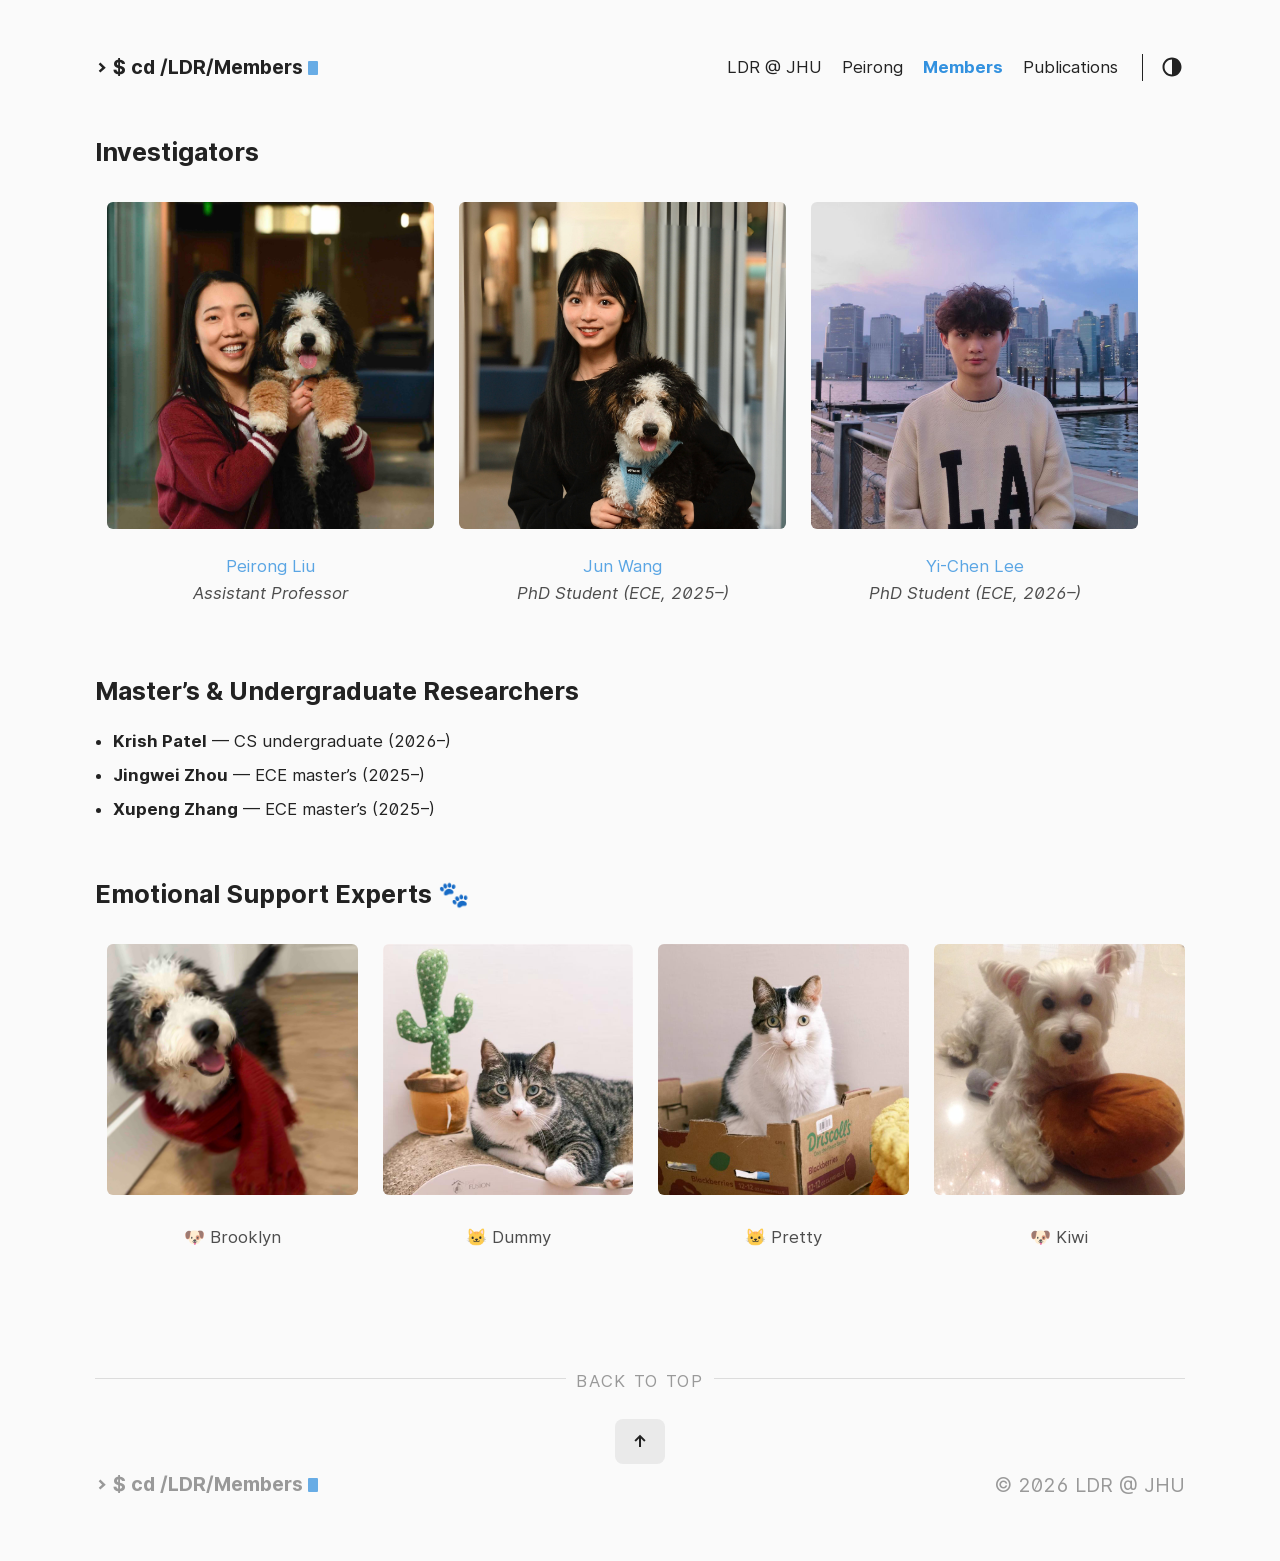
==== Members/index.html @ 064f93be "moved from peirong26.github.io" ====
<!DOCTYPE html>
<html lang="en">
  <head>
    <link rel="shortcut icon" href="/img/LDR_Logo_Transparent.png"/>
    <title>LDR @ JHU | Members</title>

    <script async src="https://www.googletagmanager.com/gtag/js?id=G-DVSSSF5QW4"></script>
    <script>
      window.dataLayer = window.dataLayer || [];
      function gtag(){dataLayer.push(arguments);}
      gtag('js', new Date());
      gtag('config', 'G-DVSSSF5QW4');
    </script>

    <script async src="https://www.googletagmanager.com/gtag/js?id=G-LH7VK52GWK"></script>
    <script>
      window.dataLayer = window.dataLayer || [];
      function gtag(){dataLayer.push(arguments);}
      gtag('js', new Date());
      gtag('config', 'G-LH7VK52GWK');
    </script>

    <meta http-equiv="content-type" content="text/html; charset=utf-8" />
    <meta name="viewport" content="width=device-width, initial-scale=1.0" />
    <meta name="robots" content="noodp" />
    <link rel="canonical" href="/Members/" />
    <link rel="stylesheet" href="/assets/style.css" />
    <meta property="og:title" content="LDR @ JHU | Members" />
    <meta property="og:type" content="website" />
    <meta property="og:url" content="/Members/" />
    <meta property="og:site_name" content="Peirong Liu" />
  </head>
  <body>

    <div class="container">
      <header class="header">
        <span class="header__inner">
          <a href="/Members/" class="logo">
            <span class="logo__mark"><svg xmlns="http://www.w3.org/2000/svg" class="greater-icon" viewBox="0 0 44 44">
              <path fill="none" d="M15 8l14.729 14.382L15 35.367" />
            </svg></span>
            <span class="logo__text">$ cd /LDR/Members</span>
            <span class="logo__cursor"></span>
          </a>

          <span class="header__right">
            <nav class="menu">
              <ul class="menu__inner menu__inner--desktop">
                <li><a href="/">LDR @ JHU</a></li>
                <li><a href="/Peirong/">Peirong</a></li>
                <li><a href="/Members/" class="active">Members</a></li>
                <li><a href="/Publications/">Publications</a></li>
              </ul>
              <ul class="menu__inner menu__inner--mobile">
                <li><a href="/">LDR @ JHU</a></li>
                <li><a href="/Peirong/">Peirong</a></li>
                <li><a href="/Members/" class="active">Members</a></li>
                <li><a href="/Publications/">Publications</a></li>
              </ul>
            </nav>

            <span class="menu-trigger">
              <svg xmlns="http://www.w3.org/2000/svg" viewBox="0 0 24 24">
                <path d="M0 0h24v24H0z" fill="none" />
                <path d="M3 18h18v-2H3v2zm0-5h18v-2H3v2zm0-7v2h18V6H3z" />
              </svg>
            </span>

            <span class="theme-toggle">
              <svg class="theme-toggler" width="24" height="24" viewBox="0 0 48 48" fill="none" xmlns="http://www.w3.org/2000/svg">
                <path d="M22 41C32.4934 41 41 32.4934 41 22C41 11.5066 32.4934 3 22 3C11.5066 3 3 11.5066 3 22C3 32.4934 11.5066 41 22 41ZM7 22C7 13.7157 13.7157 7 22 7V37C13.7157 37 7 30.2843 7 22Z" />
              </svg>
            </span>
          </span>
        </span>
      </header>

      <div class="post">
        <div class="post-content">
          <h2 id="members">Investigators</h2>

          <div class="figure-row">
            <figure>
              <img src="/img/members/Peirong.jpg" alt="Peirong Liu">
              <figcaption>
                <a href="/Peirong/">Peirong Liu</a>
                <br>
                <em>Assistant Professor</em>
              </figcaption>
            </figure>

            <figure>
              <img src="/img/members/Jun.jpg" alt="Jun Wang">
              <figcaption>
                <a href="https://scholar.google.com/citations?&user=Std7dLsAAAAJ">Jun Wang</a>
                <br>
                <em>PhD Student (ECE, 2025&ndash;)</em>
              </figcaption>
            </figure>

            <figure>
              <img src="/img/members/Matthew.jpg" alt="Yi-Chen Lee">
              <figcaption>
                <a href="https://scholar.google.com/citations?user=jf-e29IAAAAJ">Yi-Chen Lee</a>
                <br>
                <em>PhD Student (ECE, 2026&ndash;)</em>
              </figcaption>
            </figure>
          </div>
        </div>

        <div class="post-content">
          <h2>Master&rsquo;s &amp; Undergraduate Researchers</h2>
          <ul class="member-roster">
            <li><strong>Krish Patel</strong> &mdash; CS undergraduate (2026&ndash;)</li>
            <li><strong>Jingwei Zhou</strong> &mdash; ECE master&rsquo;s (2025&ndash;)</li>
            <li><strong>Xupeng Zhang</strong> &mdash; ECE master&rsquo;s (2025&ndash;)</li>
          </ul>
        </div>

        <div class="post-content">
          <h2>Emotional Support Experts 🐾</h2>

          <div class="figure-row-small">
            <figure>
              <img src="/img/members/Brooklyn.jpg" alt="Brooklyn">
              <figcaption>
                <a>🐶 Brooklyn</a>
              </figcaption>
            </figure>

            <figure>
              <img src="/img/members/Dummy.jpg" alt="Dummy">
              <figcaption>
                <a>🐱 Dummy</a>
              </figcaption>
            </figure>

            <figure>
              <img src="/img/members/Pretty.jpg" alt="Pretty">
              <figcaption>
                <a>🐱 Pretty</a>
              </figcaption>
            </figure>

            <figure>
              <img src="/img/members/Kiwi.jpg" alt="Kiwi">
              <figcaption>
                <a>🐶 Kiwi</a>
              </figcaption>
            </figure>
          </div>
        </div>

        <div class="pagination">
          <div class="pagination__title">
            <span class="pagination__title-h">Back to Top</span>
            <hr />
          </div>
          <div class="pagination__buttons">
            <span class="button next">
              <a href="/Members/">
                <span class="button__text">&#8593;</span>
              </a>
            </span>
          </div>
        </div>

        <footer class="footer">
          <div class="footer__inner">
            <a href="/Members/" class="logo">
              <span class="logo__mark"><svg xmlns="http://www.w3.org/2000/svg" class="greater-icon" viewBox="0 0 44 44">
                <path fill="none" d="M15 8l14.729 14.382L15 35.367" />
              </svg></span>
              <span class="logo__text">$ cd /LDR/Members</span>
              <span class="logo__cursor"></span>
            </a>
            <div class="copyright">
              <span>© 2026 LDR @ JHU</span>
            </div>
          </div>
        </footer>
      </div>
    </div>

    <script src="/assets/main.js"></script>
    <script src="/assets/site.js"></script>
  </body>
</html>
---- assets/style.css ----
@font-face{font-family:Inter;font-style:normal;font-weight:400;font-feature-settings:"liga","tnum","case","calt","zero","ss01","locl";src:url(fonts/Inter-Regular.woff2) format("woff2"),url(fonts/Inter-Regular.woff) format("woff");font-display:swap}
@font-face{font-family:Inter;font-style:italic;font-weight:400;font-feature-settings:"liga","tnum","case","calt","zero","ss01","locl";src:url(fonts/Inter-Italic.woff2) format("woff2"),url(fonts/Inter-Italic.woff) format("woff");font-display:swap}
@font-face{font-family:Inter;font-style:normal;font-weight:600;font-feature-settings:"liga","tnum","case","calt","zero","ss01","locl";src:url(fonts/Inter-Medium.woff2) format("woff2"),url(fonts/Inter-Medium.woff) format("woff");font-display:swap}
@font-face{font-family:Inter;font-style:italic;font-weight:600;font-feature-settings:"liga","tnum","case","calt","zero","ss01","locl";src:url(fonts/Inter-MediumItalic.woff2) format("woff2"),url(fonts/Inter-MediumItalic.woff) format("woff");font-display:swap}
@font-face{font-family:Inter;font-style:normal;font-weight:800;font-feature-settings:"liga","tnum","case","calt","zero","ss01","locl";src:url(fonts/Inter-Bold.woff2) format("woff2"),url(fonts/Inter-Bold.woff) format("woff");font-display:swap}
@font-face{font-family:Inter;font-style:italic;font-weight:800;font-feature-settings:"liga","tnum","case","calt","zero","ss01","locl";src:url(fonts/Inter-BoldItalic.woff2) format("woff2"),url(fonts/Inter-BoldItalic.woff) format("woff");font-display:swap}:root{--background:#fafafa;--background-secondary:#eaeaea;--header:#fafafa;--color:#222;--color-secondary:#999;--border-color:#dcdcdc;--phoneWidth:(max-width:480px);--tabletWidth:(max-width:900px)}body.dark-theme{--background:#252627;--background-secondary:#3b3d42;--header:#252627;--color:#a9a9b3;--color-secondary:#73747b;--border-color:#4a4b50}.button-container{display:table;margin-left:auto;margin-right:auto}.button,a.button,button{position:relative;display:flex;align-items:center;justify-content:center;padding:8px 18px;margin-bottom:5px;background:#eaeaea;background:var(--background-secondary);text-decoration:none;text-align:center;font-weight:500;border-radius:8px;border:1px solid transparent;-webkit-appearance:none;-moz-appearance:none;appearance:none;cursor:pointer;outline:none}.button.outline,a.button.outline,button.outline{background:transparent;border-color:#eaeaea;border-color:var(--background-secondary);box-shadow:none;padding:8px 18px}.button.outline :hover,a.button.outline :hover,button.outline :hover{transform:none;box-shadow:none}.button.primary,a.button.primary,button.primary{box-shadow:0 4px 6px rgba(50,50,93,.11),0 1px 3px rgba(0,0,0,.08)}.button.primary:hover,a.button.primary:hover,button.primary:hover{box-shadow:0 2px 6px rgba(50,50,93,.21),0 1px 3px rgba(0,0,0,.08)}.button.link,a.button.link,button.link{background:none;font-size:1rem;}.button.small,a.button.small,button.small{font-size:.8rem}.button.wide,a.button.wide,button.wide{min-width:200px;padding:14px 24px}a.read-more,a.read-more:active,a.read-more:hover{display:inline-flex;background:none;box-shadow:none;padding:0;margin:20px 0;font-weight:700}.code-toolbar{margin-bottom:20px}.code-toolbar .toolbar-item a{display:inline-flex;padding:3px 8px;margin-bottom:5px;background:#eaeaea;background:var(--background-secondary);text-decoration:none;text-align:center;font-size:13px;font-weight:500;border-radius:8px;border:1px solid transparent;-webkit-appearance:none;-moz-appearance:none;appearance:none;cursor:pointer;outline:none}.code-toolbar .toolbar-item a,.header{position:relative;align-items:center;justify-content:center}.header{background:#fafafa;background:var(--header);display:flex;padding:20px}.header__right{display:flex;flex-direction:row;align-items:center}
@media (max-width:480px){.header__right{flex-direction:row-reverse}}.header__inner{justify-content:space-between;margin:0 auto;width:1280px;max-width:100%}.header__inner,.theme-toggle{display:flex;align-items:center}.theme-toggle{justify-content:center;line-height:1;cursor:pointer}.theme-toggler{fill:currentColor}.logo{display:flex;align-items:center;flex:0 0 auto;text-decoration:none;font-weight:700}.logo img{height:44px}.logo__mark{display:inline-flex;align-items:center;margin-right:5px}.logo__mark .greater-icon{width:.95rem;height:100%}.logo__mark .greater-icon path{stroke:currentColor;stroke-width:8px}.logo__text{font-size:1.125rem}.logo__cursor{display:inline-block;width:10px;height:1rem;background:#68ACE5;margin-left:5px;border-radius:1px;-webkit-animation:cursor 1s infinite;animation:cursor 1s infinite}
@-webkit-keyframes cursor{0%{opacity:0}50%{opacity:1}to{opacity:0}}
@keyframes cursor{0%{opacity:0}50%{opacity:1}to{opacity:0}}.menu{--color:rgba(0,0,0,0.12);--shadow:0 8px 20px var(--color);border-right:1px solid;margin-right:18px;padding-right:24px;font-weight:500}
@media (max-width:480px){.menu{position:absolute;background:#fafafa;background:var(--header);box-shadow:var(--shadow);margin:0;padding:5px;list-style:none;border-radius:5px;z-index:99;border:none;top:50px;right:10px}}.menu a{text-decoration:none}.menu__inner{display:flex;align-items:center;justify-content:flex-end;flex-wrap:wrap;list-style:none;margin:0;padding:0}
@media (max-width:480px){.menu__inner--desktop{display:none}}.menu__inner--mobile{display:none}
@media (max-width:480px){.menu__inner--mobile{display:block}}.menu__inner li{text-align:left;flex:0 0 auto}.menu__inner li:not(:first-of-type){margin-left:20px}
@media (max-width:480px){.menu__inner{flex-direction:column;align-items:flex-start;padding:0}.menu__inner li{margin-left:0!important;padding:10px}}.menu__sub-inner{position:relative;list-style:none;padding:0;margin:0}.menu__sub-inner:not(:only-child){margin-left:20px}.menu__sub-inner-more{position:absolute;background:#fafafa;background:var(--header);box-shadow:var(--shadow);margin:0;padding:5px;list-style:none;border-radius:5px;z-index:99;top:35px;left:0}.menu__sub-inner-more-trigger{display:inline-flex;align-items:center;-webkit-user-select:none;-moz-user-select:none;-ms-user-select:none;user-select:none;cursor:pointer}.menu__sub-inner-more-trigger-icon{display:inline-flex;align-items:center;margin-left:3px;transform:rotate(90deg);line-height:1}.menu__sub-inner-more-trigger-icon .greater-icon{width:.95rem;height:100%}.menu__sub-inner-more-trigger-icon .greater-icon path{stroke:currentColor;stroke-width:5px}.menu__inner .menu__sub-inner-more li{margin-left:0;white-space:nowrap}.menu__inner .menu__sub-inner-more li:hover{background:rgba(0,0,0,.05);border-radius:3px;cursor:pointer}.menu__sub-inner-more li a{width:100%;display:inline-block;padding:10px}.menu-trigger{width:24px;height:24px;fill:currentColor;margin-left:10px;cursor:pointer}html{box-sizing:border-box}*,:after,:before{box-sizing:inherit}body{margin:0;padding:0;font-family:Inter,-apple-system,BlinkMacSystemFont,Roboto,Segoe UI,Helvetica,Arial,sans-serif;font-size:1rem;font-weight:500;font-feature-settings:"liga","tnum","case","calt","zero","ss01","locl";line-height:1.54;background-color:#fff;background-color:var(--background);color:#222;color:var(--color);text-rendering:optimizeLegibility;-webkit-font-smoothing:antialiased;-webkit-overflow-scrolling:touch;-webkit-text-size-adjust:100%}
@media (max-width:480px){body{font-size:1rem}}h1,h2,h3,h4,h5,h6{line-height:1.3}h1{font-size:2.625rem}h2{font-size:1.625rem}h3{font-size:1.375rem}h4{font-size:1.125rem}
@media (max-width:480px){h1{font-size:2rem}h2{font-size:1.4rem}h3{font-size:1.15rem}h4{font-size:1.125rem}}a{color:inherit}img{display:block;max-width:100%}img.center,img.left{margin-right:auto}img.center,img.right{margin-left:auto}figure{display:table;max-width:100%;margin:25px 0}figure.center,figure.left{margin-right:auto}figure.center,figure.right{margin-left:auto}figure figcaption{font-size:.9rem;margin-top:5px;opacity:.8}figure figcaption.left{text-align:left}figure figcaption.center{text-align:center}figure figcaption.right{text-align:right}code,kbd{font-family:Consolas,Monaco,Andale Mono,Ubuntu Mono,monospace;background:#eaeaea;background:var(--background-secondary);padding:1px 6px;margin:0 2px;border-radius:5px;font-size:.9rem;font-weight:400}code code,code kbd,kbd code,kbd kbd{background:transparent;padding:0;margin:0}pre{background:#212020;padding:20px;border-radius:8px;font-size:.9rem;overflow:auto}
@media (max-width:480px){pre{white-space:pre-wrap;word-wrap:break-word}}pre code{background:none!important;color:#ccc;margin:0;padding:0;font-size:inherit}blockquote{border-left:2px solid;margin:40px;padding:10px 20px}
@media (max-width:480px){blockquote{margin:10px;padding:10px}}blockquote:before{content:"”";font-family:Georgia,serif;font-size:3.875rem;position:absolute;left:-40px;top:-20px}blockquote p:first-of-type{margin-top:0}blockquote p:last-of-type{margin-bottom:0}table{table-layout:fixed;border-collapse:collapse;width:100%;margin:40px 0;border-radius:5px}table,td,th{border:1px solid;padding:10px}th{background:#eaeaea;background:var(--background-secondary)}ol,ul{margin-left:40px;padding:0}
@media (max-width:480px){ol,ul{margin-left:20px}}ol ol{list-style-type:lower-alpha}.container{flex-direction:column;text-align:center}.container,.content{display:flex;justify-content:center}.content{flex-direction:column;flex:1 auto;align-items:center;margin:50px 0}
@media (max-width:480px){.content{margin-top:0}}hr{width:100%;border:none;background:#dcdcdc;background:var(--border-color);height:1px}.hidden{display:none}.framed{padding:20px;border-radius:10px;border:1px solid #dcdcdc;border:1px solid var(--border-color);max-width:800px}blockquote.twitter-tweet{background:rgba(44,124,186,.1);border:none;padding:30px;color:inherit;font-size:inherit;line-height:inherit;border-radius:8px}.post{width:100%;max-width:1280px;text-align:left;padding:20px;margin:20px auto}
@media (max-width:480px){.post{max-width:660px}}.post:not(:last-of-type){border-bottom:1px solid #dcdcdc;border-bottom:1px solid var(--border-color)}.post-meta{font-size:1rem;margin-bottom:10px}
@media (max-width:480px){.post-meta{font-size:.85rem}}.post-title{font-size:2.625rem;margin:0 0 20px}
@media (max-width:480px){.post-title{font-size:2rem}}.post-title a{text-decoration:none}.post-tags{display:block;margin-bottom:20px;font-size:1rem;opacity:.5}.post-tags a{text-decoration:none}.post-content{margin-top:30px}.post-cover{margin:40px -50px;width:860px;max-width:860px}.post-cover img{margin:0 auto;border-radius:8px;box-shadow:0 12px 40px rgba(0,0,0,.15)}
@media (max-width:480px){.post-cover{margin:20px 0;width:100%}}.post--regulation h1,.post--regulation h2{justify-content:center}.post--regulation h2{margin-bottom:10px}.post--regulation h2+h2{margin-top:-10px;margin-bottom:20px}.pagination{margin-top:50px}.pagination__title{display:flex;text-align:center;position:relative;margin:100px 0 20px}.pagination__title-h{text-align:center;margin:0 auto;padding:5px 10px;background:#fff;background:var(--background);color:#999;color:var(--color-secondary);font-size:.8rem;text-transform:uppercase;text-decoration:none;letter-spacing:.1em;z-index:1}.pagination__title hr{position:absolute;left:0;right:0;width:100%;margin-top:15px;z-index:0}.pagination__buttons{display:flex;align-items:center;justify-content:center}.pagination__buttons a{text-decoration:none;font-weight:700}.button{position:relative;display:inline-flex;align-items:center;justify-content:center;background:#eaeaea;background:var(--background-secondary);font-size:1rem;font-weight:500;border-radius:8px;max-width:40%;padding:0;cursor:pointer;-webkit-appearance:none;-moz-appearance:none;appearance:none}.button+.button{margin-left:10px}.button a{display:flex;padding:8px 16px;text-decoration:none}.button__text,.button a{text-overflow:ellipsis;white-space:nowrap;overflow:hidden}.button.next .button__icon{margin-left:8px}.button.previous .button__icon{margin-right:8px}.footer{padding:0px;flex-grow:0;color:#999;color:var(--color-secondary)}.footer__inner{display:flex;align-items:center;justify-content:space-between;margin:0 auto;width:1280px;max-width:100%}
@media (max-width:480px){.footer__inner{flex-direction:column}}.footer a{color:inherit}.footer .copyright{display:flex;flex-direction:row;align-items:center;font-size:1rem}.footer .copyright--user{margin:auto;text-align:center}.footer .copyright>:first-child:not(:only-child){border-right:1px solid;padding-right:10px;margin-right:10px}
@media (max-width:480px){.footer .copyright>:first-child:not(:only-child){border:none;padding:0;margin:0}}
@media (max-width:480px){.footer .copyright{flex-direction:column;margin-top:10px}}.terms{width:100%;max-width:800px;text-align:left;padding:20px;margin:0 auto}.terms__list{padding:0 0 0 20px;margin:0}.terms__list a{text-decoration:none}.terms__term{margin-bottom:15px}.terms__term-count{background:#eaeaea;background:var(--background-secondary);font-size:12px;margin-left:5px;padding:2px 10px;border-radius:5px;text-decoration:none}.archive{width:100%;max-width:800px;text-align:left;padding:20px;margin:0 auto}.archive__group-month{display:flex;align-items:flex-start;padding:10px 0}
@media (max-width:480px){.archive__group-month{flex-direction:column}}.archive__group-month:not(:last-of-type){border-bottom:1px solid #dcdcdc;border-bottom:1px solid var(--border-color)}.archive__group-year{margin-top:40px}
@media (max-width:480px){.archive__group-year{margin-top:20px}}.archive__group-year:not(:last-of-type){border-bottom:1px solid #dcdcdc;border-bottom:1px solid var(--border-color)}.archive__group-year-header{margin:10px 0}.archive__group-month-header{margin:25px 0;width:200px;opacity:.5}
@media (max-width:480px){.archive__group-month-header{margin:10px 0 0}}.archive__group-posts{width:100%}.archive__post{padding:20px 0}.archive__post:not(:last-of-type){border-bottom:1px solid #dcdcdc;border-bottom:1px solid var(--border-color)}.archive__post-title{margin:5px 0}.archive__post-title a{display:block;text-decoration:none}code[class*=language-],pre[class*=language-]{background:none;font-family:Consolas,Monaco,Andale Mono,Ubuntu Mono,monospace;text-align:left;white-space:pre;word-spacing:normal;word-break:normal;word-wrap:normal;-moz-tab-size:4;-o-tab-size:4;tab-size:4;-webkit-hyphens:none;-ms-hyphens:none;hyphens:none}pre[class*=language-]{padding:1em;margin:.5em 0;overflow:auto}:not(pre)>code[class*=language-],pre[class*=language-]{background:#212020!important;color:inherit!important;border-radius:8px}:not(pre)>code[class*=language-]{padding:.1em;border-radius:.3em;white-space:normal}.token.block-comment,.token.cdata,.token.comment,.token.doctype,.token.prolog{color:hsla(0,0%,100%,.4)}.token.punctuation{color:#a9a9b3}.token.attr-name,.token.deleted,.token.namespace,.token.tag{color:#e2777a}.token.function-name{color:#6196cc}.token.boolean,.token.function,.token.number{color:#f08d49}.token.class-name,.token.constant,.token.property,.token.symbol{color:#f8c555}.token.atrule,.token.builtin,.token.important,.token.keyword,.token.selector{color:#cc99cd}.token.attr-value,.token.char,.token.regex,.token.string,.token.variable{color:#7ec699}.token.entity,.token.operator,.token.url{color:#67cdcc}.token.bold,.token.important{font-weight:700}.token.italic{font-style:italic}.token.entity{cursor:help}.token.inserted{color:green}pre[class*=language-].line-numbers{position:relative;padding-left:3.8em;counter-reset:linenumber}pre[class*=language-].line-numbers>code{position:relative;white-space:inherit}.line-numbers .line-numbers-rows{position:absolute;pointer-events:none;top:0;font-size:100%;left:-3.8em;width:3em;letter-spacing:-1px;border-right:1px solid #999;-webkit-user-select:none;-moz-user-select:none;-ms-user-select:none;user-select:none}.line-numbers-rows>span{pointer-events:none;display:block;counter-increment:linenumber}.line-numbers-rows>span:before{content:counter(linenumber);color:#999;display:block;padding-right:.8em;text-align:right}div.code-toolbar{position:relative}div.code-toolbar>.toolbar{position:absolute;top:.3em;right:.2em;transition:opacity .3s ease-in-out;opacity:0}div.code-toolbar:hover>.toolbar{opacity:1}div.code-toolbar>.toolbar .toolbar-item{display:inline-block}div.code-toolbar>.toolbar a{cursor:pointer}div.code-toolbar>.toolbar button{background:none;border:0;color:inherit;font:inherit;line-height:normal;overflow:visible;padding:0;-webkit-user-select:none;-moz-user-select:none;-ms-user-select:none}div.code-toolbar>.toolbar a,div.code-toolbar>.toolbar button,div.code-toolbar>.toolbar span{color:#bbb;font-size:.8em;padding:0 .5em;background:#f5f2f0;background:hsla(0,0%,87.8%,.2);box-shadow:0 2px 0 0 rgba(0,0,0,.2);border-radius:.5em}div.code-toolbar>.toolbar a:focus,div.code-toolbar>.toolbar a:hover,div.code-toolbar>.toolbar button:focus,div.code-toolbar>.toolbar button:hover,div.code-toolbar>.toolbar span:focus,div.code-toolbar>.toolbar span:hover{color:inherit;text-decoration:none}.command-line-prompt{border-right:1px solid #999;display:block;float:left;font-size:100%;letter-spacing:-1px;margin-right:1em;pointer-events:none;-webkit-user-select:none;-moz-user-select:none;-ms-user-select:none;user-select:none}.command-line-prompt>span:before{color:#999;content:" ";display:block;padding-right:.8em}.command-line-prompt>span[data-user]:before{content:"[" attr(data-user) "@" attr(data-host) "] $"}.command-line-prompt>span[data-user=root]:before{content:"[" attr(data-user) "@" attr(data-host) "] #"}.command-line-prompt>span[data-prompt]:before{content:attr(data-prompt)}.collapsable-code{position:relative;width:100%;margin:40px 0}.collapsable-code input[type=checkbox]{position:absolute;visibility:hidden}.collapsable-code input[type=checkbox]:checked~.code-toolbar pre,.collapsable-code input[type=checkbox]:checked~pre{height:0;padding:0;border-top:none}.collapsable-code input[type=checkbox]:checked~.code-toolbar{padding:0;border-top:none}.collapsable-code input[type=checkbox]:checked~.code-toolbar .toolbar{display:none}.collapsable-code input[type=checkbox]:checked~label{border-radius:10px}.collapsable-code input[type=checkbox]:checked~label .collapsable-code__toggle:after{content:attr(data-label-expand)}.collapsable-code label{position:relative;display:flex;justify-content:space-between;background:#eaeaea;background:var(--background-secondary);padding:10px;border-top-left-radius:10px;border-top-right-radius:10px;min-width:30px;min-height:30px;margin:0;cursor:pointer}.collapsable-code__title{flex:1;color:#222;color:var(--color);padding:3px 10px;text-overflow:ellipsis;white-space:nowrap;overflow:hidden}.collapsable-code__language{background:#fff;background:var(--background);color:#222;color:var(--color);border-radius:10px;padding:3px 10px}.collapsable-code__toggle{color:#222;color:var(--color);font-size:16px;padding:3px 10px}.collapsable-code__toggle:after{content:attr(data-label-collapse)}.collapsable-code pre{margin-top:0;border-top-left-radius:0;border-top-right-radius:0}.collapsable-code code:first-line,.collapsable-code pre:first-line{line-height:0}.collapsable-code .code-toolbar{margin:0}


@font-face{font-family:'OldEnglish';font-style:normal;font-weight:400;font-feature-settings:"liga","tnum","case","calt","zero","ss01","locl";src:url(fonts/Old-English.woff) format("woff");font-display:swap}
  

@font-face {
    font-family: 'OldEnglish';  /* Choose a descriptive name */
    src: url('fonts/Old-English.woff') format('woff'), /* Replace with your font file path */
  }
  
  .old-english-text {
    font-family: 'OldEnglish';
  }


  li::marker {
    font-weight: bold;
  }

  img,figcaption {
    display: inline-table; 
    vertical-align: middle; 
    overflow:auto;
    margin:12px; 
  }


/* ==============================
   Figure with caption on the right
   ============================== */

figure {
  display: flex;
  align-items: center;
  justify-content: center;
  gap: 12px; /* space between image and caption */
  margin: 12px auto;
  max-width: 100%;
  flex-wrap: wrap; /* allows wrapping on small screens */
}

figure img {
  max-width: 100%;
  height: auto;
  display: block;
  border-radius: 4px;
}

/* Caption aligned right of image */
figure figcaption {
  font-size: 0.9rem;
  color: var(--color);
  text-align: left;
  max-width: 60%;
  line-height: 1.4; 
}

figure img,
figure figcaption {
  align-self: center; /* forces both to align to the middle line */
  border-radius: 6px;
  object-fit: cover;
}


/* Mobile-friendly layout: stack vertically */
 

body {
  margin: 0;
  padding: 40px 20px;
  overflow-x: hidden;
}



.post-content,
.post-title,
.content,
.post {
  margin-left: auto;
  margin-right: auto;
  max-width: 1200px;
}

.container {
  display: block;
  width: 100%;
  max-width: 1200px;
  margin: 0 auto;
  padding-left: clamp(16px, 3vw, 35px);
  padding-right: clamp(16px, 3vw, 35px);
  text-align: left;
  box-sizing: border-box;
}




.figure-row {
  display: flex;
  justify-content: left;
  align-items: flex-start;
  gap: clamp(5px, 2vw, 25px);
  flex-wrap: wrap;        /* wrap on small screens */ 
} 
 

.figure-row figure {
  display: flex;
  flex-direction: column;
  align-items: flex-start;  /* align contents (img + caption) from the top */
  max-width: 30%;
  margin: 0;                /* remove auto-centering */
} 
.figure-row figcaption {
  width: 100%;
  max-width: 100%;
  text-align: center;       /* text starts from left edge */
  margin-top: auto;
  margin-left: auto;
  line-height: clamp(0.8, 2vw, 1.2);
  font-size: clamp(0.8rem, 2vw, 1.2rem);
  color: var(--color); 
}


 
.figure-row-small {
  display: flex;
  justify-content: left;
  align-items: flex-start;
  gap: clamp(5px, 2vw, 25px);
  flex-wrap: wrap;        /* wrap on small screens */ 
} 
 
.figure-row-small figure {
  display: flex;
  flex-direction: column;
  align-items: flex-start;  /* align contents (img + caption) from the top */
  max-width: 23%;
  margin: 0;                /* remove auto-centering */
}

.member-roster {
  margin: 0;
  padding-left: 1.25em;
  list-style: disc;
}

.member-roster li {
  margin-bottom: 0.4em;
}

.member-roster li:last-child {
  margin-bottom: 0;
}

.figure-row figcaption {
  width: 100%;
  max-width: 100%;
  text-align: center;       /* text starts from left edge */
  margin-top: auto;
  margin-left: auto;
  line-height: clamp(0.8, 2vw, 1.2);
  font-size: clamp(0.8rem, 2vw, 1.2rem);
  color: var(--color); 
}



.post-title-container {
  display: flex;
  align-items: center;      /* vertically center the logo and text */
  gap: 12px;                /* space between logo and heading */
}

.post-logo {
  max-width: 15%;           /* logo scales even smaller */
  height: auto;             /* adjust size as needed */
  width: auto;              /* maintain aspect ratio */
}
 





/* ==============================
  Adaptive Layout Enhancements
============================== */

/* Ensure all sections scale with screen width */
html, body {
  width: 100%;
  max-width: 100%;
  overflow-x: hidden;
  margin: 0;
}

/* Use flexible container widths */
.header__inner,
.footer__inner,
.content,
.post,
.archive,
.terms {
  width: 100%;
  max-width: 1200px;
  margin: 0 auto;
  box-sizing: border-box;
}

/* Responsive images and media */
img, video, iframe {
  max-width: 100%;
  height: auto;
  display: block;
}


/* Base font for the whole page */
html {
  font-size: 14px; /* smaller base size */
}

/* Adaptive typography */
h1, .post-content-title {
  font-size: clamp(1.5rem, 4vw, 2.6rem);
}
h2  {
  font-size: clamp(1.2rem, 3vw, 1.8rem);
}
h3 {
  font-size: clamp(1.0rem, 2.5vw, 1.4rem);
}
h4
{
  font-size: clamp(0.9rem, 2.5vw, 1.3rem);
}
a, em, p, strong, li, figcaption, .figure-row figcaption
.post-content, .pagination .pagination__title-h
{
  font-size: clamp(0.8rem, 2vw, 1.2rem);
  line-height: 1.6;
}  
 
.footer__inner .copyright, .logo__text,
.header__right .menu__inner--desktop, .menu__inner--mobile
{
  font-size: clamp(1rem, 2vw, 1.4rem); 
}  
.scholar-link a {
  text-decoration: none;
}

/* Brand link styles */
:root {
  --brand-color: rgba(0, 119, 216, 0.8);
  --brand-color-light: rgba(104, 172, 229, 0.8);
}

.post-content a,
.post > figure a,
.summary a,
.figure-row a,
.figure-row-small a {
  text-decoration: none;
  color: var(--brand-color);
}

.post-content a[href]:hover,
.post-content a[href]:active,
.post > figure a[href]:hover,
.post > figure a[href]:active,
.summary a[href]:hover,
.summary a[href]:active,
.figure-row a[href]:hover,
.figure-row a[href]:active,
.figure-row-small a[href]:hover,
.figure-row-small a[href]:active,
.link-lg:hover,
.link-lg:active {
  font-weight: bold;
}

.post-content a:not([href]),
.post-content a[href=""] {
  color: inherit;
  cursor: default;
}

.post-content .paper-figure figcaption a.author-link {
  color: var(--color);
}

.post-content .paper-figure figcaption a.author-link:hover {
  opacity: 0.75;
}

.post-content--publications figure figcaption a.mentee {
  text-decoration: none;
}

.post-content--publications figure figcaption a.mentee u,
.post-content--publications .mentee-key u {
  text-decoration: none;
  border-bottom: 1px solid currentColor;
  padding-bottom: 0.12em;
}

.post-content--publications figure figcaption a[href*="scholar.google"],
.post-content--publications figure figcaption a[href*="martinos.org"] {
  color: inherit;
}

.post-content--publications figure figcaption a[href*="scholar.google"]:hover,
.post-content--publications figure figcaption a[href*="martinos.org"]:hover {
  color: var(--brand-color);
  opacity: 1;
}

.menu a:hover,
.menu a:active,
.menu a.active {
  font-weight: bold;
}

.menu a.active {
  color: var(--brand-color);
}

.accent {
  color: var(--brand-color);
}

.post-content strong.accent,
.post-content .accent {
  font-weight: bold;
}

/* One post + Back to Top: theme adds .post border and pagination hr */
.post:has(+ .pagination) {
  border-bottom: none;
}

.post + .pagination {
  margin-top: 24px;
}

.post + .pagination .pagination__title {
  margin-top: 40px;
}

.star {
  font-size: larger;
}

.star-primary {
  color: var(--brand-color);
}

.star-secondary {
  color: var(--brand-color-light);
}

.link-lg {
  font-size: clamp(1rem, 2.5vw, 1.4rem);
  text-decoration: none;
  color: var(--brand-color);
}





.menu__inner.menu__inner--desktop {
  flex-wrap: nowrap;
}

.header__inner {
  flex-wrap: nowrap;
  gap: 12px;
  min-width: 0;
}

.header .logo {
  flex: 0 1 auto;
  min-width: auto;
  overflow: visible;
  max-width: none;
}

.header .logo__mark,
.header .logo__cursor {
  flex-shrink: 0;
}

.header .logo__text {
  flex-shrink: 0;
  overflow: visible;
  text-overflow: unset;
  white-space: nowrap;
}

.header.nav-collapsed .logo,
.header.nav-collapsed .logo__text {
  overflow: visible;
  text-overflow: unset;
}

.header__right {
  position: relative;
  flex: 0 0 auto;
  flex-wrap: nowrap;
  align-items: center;
}

.menu-trigger {
  align-items: center;
  justify-content: center;
}

.header.nav-collapsed .menu-trigger:not(.hidden),
.menu-trigger:not(.hidden) {
  display: inline-flex;
}

.header.nav-collapsed .menu__inner--desktop {
  display: none !important;
}

.header.nav-collapsed .menu {
  display: none !important;
  border-right: none;
  margin-right: 0;
  padding-right: 0;
}

.header.nav-collapsed .menu.nav-open {
  display: block !important;
  position: absolute;
  top: calc(100% + 8px);
  right: 0;
  background: var(--header);
  box-shadow: 0 8px 20px rgba(0, 0, 0, 0.12);
  margin: 0;
  padding: 5px;
  border: none;
  border-radius: 5px;
  z-index: 99;
}

.header.nav-collapsed .menu__inner--mobile {
  display: block;
}

.header.nav-collapsed .menu__inner {
  flex-direction: column;
  align-items: flex-start;
}

.header.nav-collapsed .menu__inner li {
  margin-left: 0 !important;
  padding: 10px;
  white-space: nowrap;
}

/* Adaptive navigation */
.header,
.footer, 
.menu {
  flex-wrap: wrap;
  justify-content: space-between;
}

.header {
  padding: 12px 20px 14px;
  flex-wrap: nowrap;
}

.menu__inner {
  flex-wrap: wrap;
}

.menu__inner.menu__inner--desktop {
  flex-wrap: nowrap;
}
 




 .back-to-top {
  position: fixed; /* Fixed position on the screen */
  bottom: 20px;    /* 20px from the bottom */
  right: 20px;     /* 20px from the right */
  /* Add more styling like background, color, padding, etc. */
}

/* ==============================
   Layout components
============================== */

.summary-panel {
  display: flex;
  align-items: stretch;
  position: relative;
  height: 275px;
  border-radius: 6px;
  overflow: hidden;
  border: 1px solid var(--border-color);
}

.news-spotlight {
  margin: 0 0 14px;
  padding: 12px 14px;
  border: 1px solid var(--border-color);
  border-left: 4px solid var(--brand-color);
  border-radius: 6px;
  background: var(--background-secondary);
  line-height: 1.55;
}

.news-spotlight .accent {
  margin-right: 0.35em;
}

.openings-callout {
  text-align: center;
  margin: 0;
  line-height: 1.6;
}

.post-content p:has(+ .section-body) {
  margin-bottom: 0.35em;
}

.post-content .section-body {
  margin-left: 26px;
  margin-top: 0;
  margin-bottom: 1.25em;
}

.post-content .section-body ul {
  margin: 0;
  padding-left: 1.25em;
  list-style: disc;
}

.post-content .section-body > :first-child {
  margin-top: 0;
}

.post-content .section-body > :last-child {
  margin-bottom: 0;
}

.post-content .section-body p {
  margin-top: 0;
  margin-bottom: 0.45em;
}

.post-content .section-body p:last-child {
  margin-bottom: 0;
}

.news-archive {
  margin-top: 8px;
  padding-top: 8px;
  border-top: 1px solid var(--border-color);
}

.news-archive > summary {
  cursor: pointer;
  color: var(--color-secondary);
  font-size: 0.95em;
  list-style: none;
  user-select: none;
}

.news-archive > summary::-webkit-details-marker {
  display: none;
}

.news-archive > summary::before {
  content: "▸ ";
  color: var(--brand-color);
}

.news-archive[open] > summary::before {
  content: "▾ ";
}

.news-archive[open] > summary {
  margin-bottom: 10px;
}

.summary {
  flex: 1;
  min-width: 0;
  height: 100%;
  overflow-x: hidden;
  overflow-y: scroll;
  scrollbar-width: none;
  -ms-overflow-style: none;
  padding: 12px 14px 14px 16px;
  box-sizing: border-box;
}

.summary::-webkit-scrollbar {
  display: none;
}

.summary-rail {
  position: absolute;
  top: 0;
  right: 0;
  bottom: 0;
  width: 12px;
  background: var(--background-secondary);
  border-left: 1px solid var(--border-color);
  cursor: pointer;
  opacity: 0;
  pointer-events: none;
  transition: opacity 0.2s ease;
  z-index: 1;
}

.summary-panel.has-scroll.is-scrolling .summary-rail,
.summary-panel.has-scroll:hover .summary-rail,
.summary-panel.has-scroll.is-dragging .summary-rail {
  opacity: 1;
  pointer-events: auto;
}

.summary-thumb {
  position: absolute;
  left: 2px;
  right: 2px;
  top: 4px;
  background: var(--color-secondary);
  border-radius: 4px;
  min-height: 32px;
  cursor: grab;
  touch-action: none;
}

.summary-thumb.is-dragging {
  cursor: grabbing;
}

.paper-figure {
  display: flex;
  justify-content: flex-start;
  align-items: flex-start;
  text-align: left;
}

.paper-figure img {
  width: min(360px, 100%);
}

.post {
  margin-top: 0;
  padding-top: 18px;
}

.post .post-content--hero,
.post > .post-content:first-child,
.post > main > .post-content:first-child {
  margin-top: 0;
}

.post:has(.profile-hero) {
  padding-top: 40px;
}

.post .post-content + .post-content {
  margin-top: 56px;
}

.post-content--hero {
  text-align: center;
}

.post-content--hero .post-content-title {
  margin: 0;
  font-size: clamp(1.3rem, 3.6vw, 2.2rem);
  line-height: 1.25;
}

.post-content--hero .post-title-container {
  display: flex;
  justify-content: center;
  align-items: center;
  flex-wrap: wrap;
  gap: 11px;
  width: 100%;
  max-width: 100%;
  margin: 0 auto;
  padding: 0;
  text-align: left;
  transform: translateX(-0.45em);
}

.post-content--hero .post-logo {
  width: clamp(4.5rem, 14vw, 7.5rem);
  max-width: none;
  height: auto;
  flex-shrink: 0;
}

.post-content--hero .title-github-link {
  flex-shrink: 0;
  margin-left: 0.1em;
  font-size: clamp(1.3rem, 3.6vw, 2.2rem);
}

.intro-github-link {
  display: inline-flex;
  vertical-align: middle;
  margin-right: 0;
  color: var(--brand-color);
  text-decoration: none;
  line-height: 0;
}

.intro-github-link svg {
  width: 1.15em;
  height: 1.15em;
}

.intro-github-link:hover,
.intro-github-link:active {
  font-weight: bold;
}

.post .post-content--hero + .intro-row {
  margin-top: 12px;
}

.post > main > .post-content--hero + .post-content {
  margin-top: 24px;
}

.post > main > .post-content--hero + .post-content > p:first-child {
  margin-top: 0;
}

.intro-row.post-content + .post-content {
  margin-top: 64px;
}

.intro-row {
  display: flex;
  align-items: stretch;
  gap: 24px;
  flex-wrap: wrap;
}

.intro-text {
  flex: 1;
  text-align: left;
  min-width: min(100%, 280px);
}

.intro-text .post-title-container {
  margin-bottom: 0;
}

.intro-gallery {
  flex-shrink: 0;
  align-self: stretch;
  width: min(380px, 40vw);
  max-width: 100%;
  margin-top: 0;
  display: flex;
  flex-direction: column;
  min-width: 0;
}

.intro-gallery__frame {
  flex: 1;
  min-height: 0;
  display: flex;
  align-items: stretch;
  gap: 6px;
  overflow: visible;
}

.intro-gallery__btn {
  flex-shrink: 0;
  align-self: center;
  display: flex;
  align-items: center;
  justify-content: center;
  width: 28px;
  height: 28px;
  padding: 0;
  border: 1px solid var(--border-color);
  border-radius: 50%;
  background: var(--background-secondary);
  color: inherit;
  font-size: 1.35rem;
  line-height: 1;
  cursor: pointer;
}

.intro-gallery__btn:hover:not(:disabled) {
  border-color: var(--brand-color);
  color: var(--brand-color);
}

.intro-gallery__btn:disabled {
  opacity: 0.35;
  cursor: default;
}

.intro-gallery__track {
  flex: 1;
  min-width: 0;
  min-height: 0;
  height: 100%;
  display: grid;
  grid-auto-flow: column;
  grid-auto-columns: 100%;
  align-items: stretch;
  overflow-x: auto;
  overflow-y: hidden;
  scroll-snap-type: x mandatory;
  scroll-behavior: smooth;
  -webkit-overflow-scrolling: touch;
  overscroll-behavior-x: contain;
  scrollbar-width: none;
  border-radius: 0;
}

.intro-gallery__track::-webkit-scrollbar {
  display: none;
}

.intro-gallery__slide {
  display: flex;
  align-items: center;
  justify-content: center;
  height: 100%;
  scroll-snap-align: start;
  scroll-snap-stop: always;
  margin: 0;
  max-width: none;
  width: 100%;
  min-width: 100%;
  box-sizing: border-box;
}

.intro-gallery__media {
  place-self: center;
  width: auto;
  height: 100%;
  max-width: 100%;
  max-height: 100%;
  aspect-ratio: 1 / 1;
  flex-shrink: 0;
  display: flex;
  align-items: center;
  justify-content: center;
  padding: 10px;
  border: 1px solid var(--border-color);
  border-radius: 8px;
  background: var(--background);
  box-shadow:
    0 1px 2px rgba(0, 0, 0, 0.04),
    0 10px 28px rgba(0, 0, 0, 0.08);
  overflow: hidden;
  box-sizing: border-box;
}

.intro-gallery__slide img,
.intro-gallery__slide figcaption {
  margin: 0;
}

.intro-gallery__slide img {
  width: 100%;
  height: 100%;
  border-radius: 4px;
  display: block;
  object-fit: contain;
}

.intro-gallery__slide figcaption {
  position: absolute;
  width: 1px;
  height: 1px;
  padding: 0;
  margin: -1px;
  overflow: hidden;
  clip: rect(0, 0, 0, 0);
  white-space: nowrap;
  border: 0;
}

.intro-gallery__caption {
  flex-shrink: 0;
  display: block;
  max-width: 100%;
  text-align: center;
  color: rgba(128, 128, 128, 1);
  margin: 8px 0 0;
  line-height: 1.4;
  width: 100%;
  white-space: normal;
  opacity: 1;
  font-size: 0.85rem;
}

.intro-gallery__dots {
  display: flex;
  justify-content: center;
  gap: 8px;
  margin-top: 8px;
  flex-shrink: 0;
}

.intro-gallery__dot {
  width: 8px;
  height: 8px;
  padding: 0;
  border: none;
  border-radius: 50%;
  background: var(--border-color);
  cursor: pointer;
}

.intro-gallery__dot.is-active {
  background: var(--brand-color);
}

.profile-hero {
  display: flex;
  align-items: center;
  justify-content: flex-start;
  gap: 24px;
  margin: 0;
  max-width: 100%;
  flex-wrap: nowrap;
}

.profile-hero img {
  max-width: min(240px, 30vw);
  height: auto;
  margin: 0;
  flex-shrink: 0;
  display: block;
}

.profile-hero img,
.profile-hero figcaption {
  margin: 0;
}

.profile-hero figcaption {
  display: block;
  max-width: none;
  flex: 1 1 auto;
  margin: 0;
  text-align: left;
}

.profile-hero h1 {
  text-align: inherit;
  margin-top: 0;
}

.profile-hero p {
  text-align: inherit;
  line-height: 1.5;
}

@media (max-width: 720px) {
  .profile-hero {
    flex-direction: column;
    align-items: center;
    text-align: center;
  }

  .profile-hero figcaption {
    text-align: center;
    width: 100%;
  }

  .profile-hero img {
    max-width: min(240px, 70vw);
    margin-left: auto;
    margin-right: auto;
  }
}

.photo-gallery {
  display: flex;
  flex-wrap: wrap;
  gap: 16px;
  justify-content: flex-start;
}

.photo-gallery figure {
  display: flex;
  flex-direction: column;
  align-items: center;
  max-width: min(100%, 240px);
  margin: 0;
}

.photo-gallery img {
  width: 100%;
  height: auto;
  border-radius: 6px;
}

.photo-gallery figcaption {
  text-align: center;
  color: rgba(128, 128, 128, 1);
  margin-top: 6px;
  line-height: 1.4;
  font-size: 0.85rem;
  white-space: normal;
  opacity: 1;
  max-width: 100%;
}

/* ==============================
   Responsive layout
============================== */

@media (max-width: 768px) {
  body {
    padding: 12px;
  }

  .container {
    padding-left: 16px;
    padding-right: 16px;
  }

  .post-content,
  .post-title,
  .content,
  .post {
    padding-left: 0;
    padding-right: 0;
  }

  .summary-panel {
    height: auto;
    max-height: 50vh;
  }

  .summary {
    max-height: 50vh;
  }

  figure:not(.profile-hero),
  .paper-figure {
    flex-direction: column;
  }

  figure figcaption {
    max-width: 100%;
  }

  .intro-row {
    flex-direction: column;
    align-items: stretch;
  }

  .intro-gallery {
    width: min(380px, 92vw);
    margin-left: auto;
    margin-right: auto;
    align-self: auto;
  }

  .figure-row figure {
    max-width: min(100%, 280px);
    flex: 1 1 calc(50% - 12px);
  }

  .figure-row-small figure {
    max-width: min(100%, 160px);
    flex: 1 1 calc(50% - 12px);
  }
}

@media (max-width: 480px) {
  .figure-row figure,
  .figure-row-small figure {
    max-width: 100%;
    flex: 1 1 100%;
  }

  .column {
    float: none;
    width: 100%;
  }
}
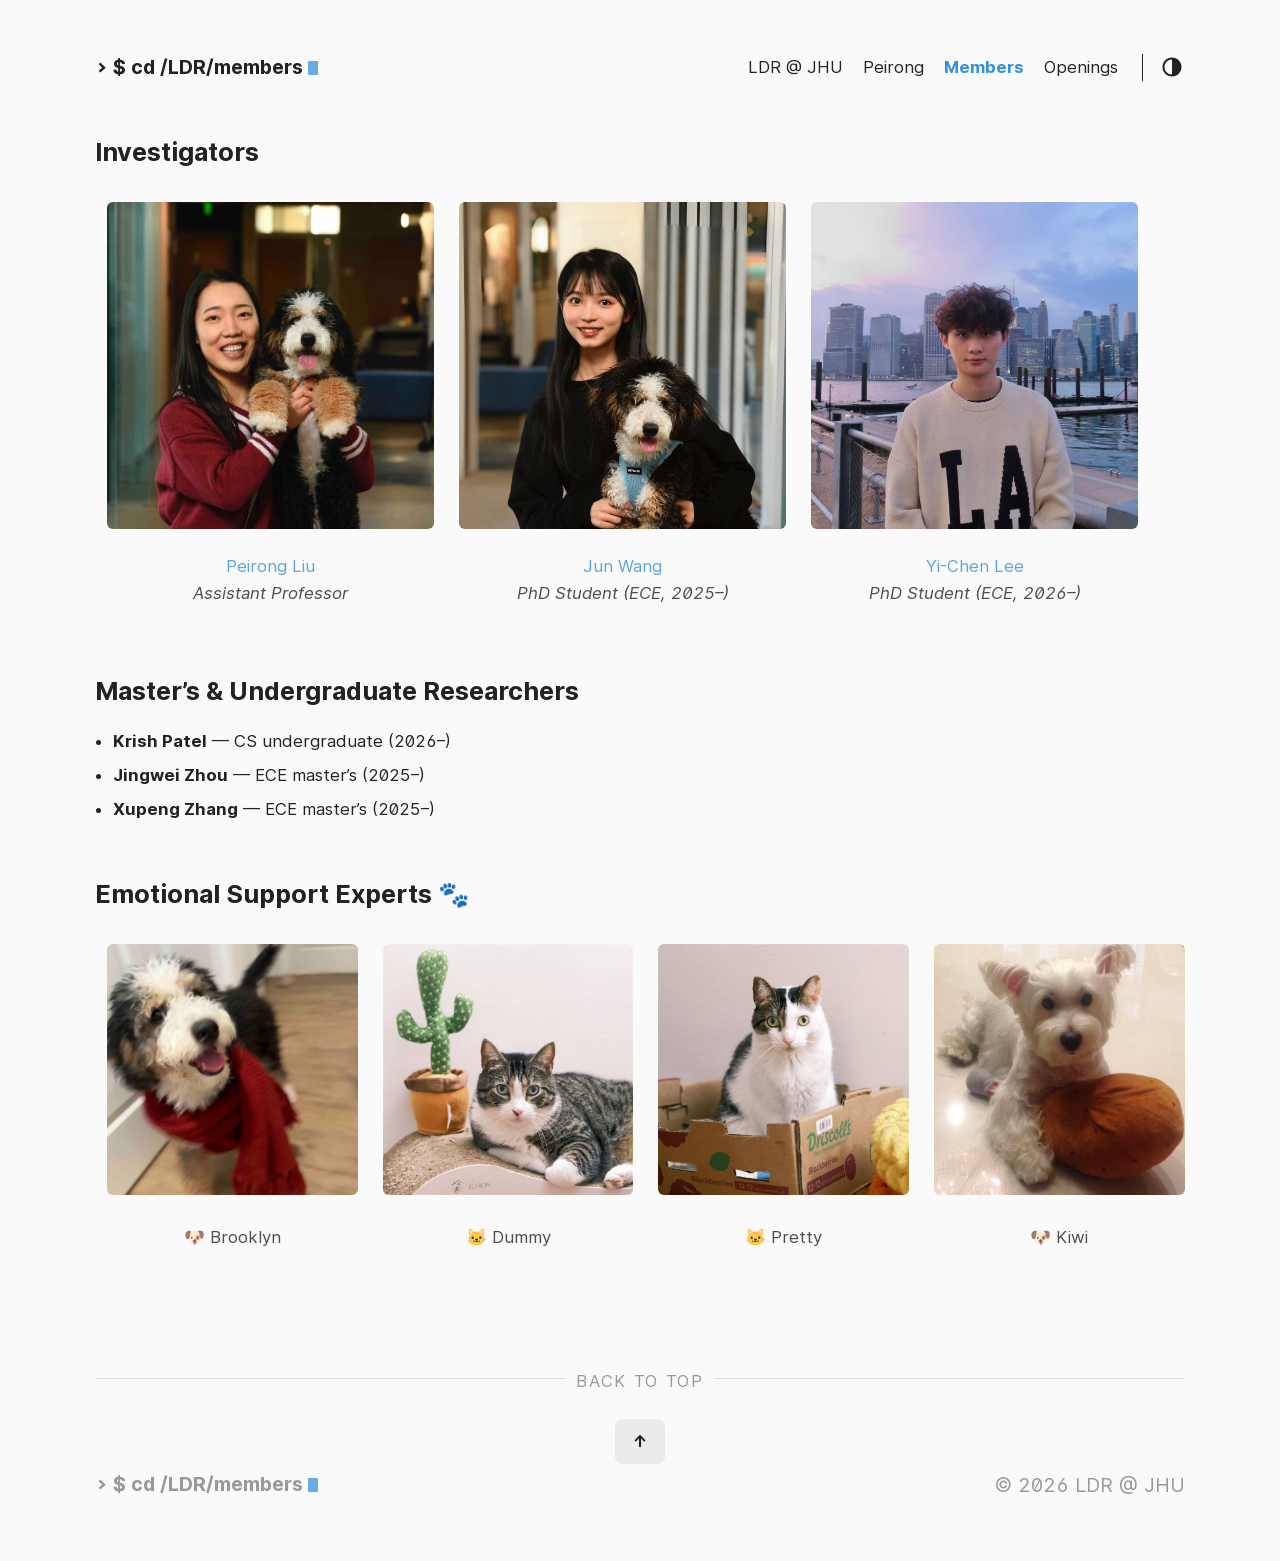
==== commit 2d1548c4: "changed page urls" ====
--- a/Members/index.html
+++ b/Members/index.html
@@ -23,11 +23,11 @@
     <meta http-equiv="content-type" content="text/html; charset=utf-8" />
     <meta name="viewport" content="width=device-width, initial-scale=1.0" />
     <meta name="robots" content="noodp" />
-    <link rel="canonical" href="/Members/" />
+    <link rel="canonical" href="/members/" />
     <link rel="stylesheet" href="/assets/style.css" />
     <meta property="og:title" content="LDR @ JHU | Members" />
     <meta property="og:type" content="website" />
-    <meta property="og:url" content="/Members/" />
+    <meta property="og:url" content="/members/" />
     <meta property="og:site_name" content="Peirong Liu" />
   </head>
   <body>
@@ -35,11 +35,11 @@
     <div class="container">
       <header class="header">
         <span class="header__inner">
-          <a href="/Members/" class="logo">
+          <a href="/members/" class="logo">
             <span class="logo__mark"><svg xmlns="http://www.w3.org/2000/svg" class="greater-icon" viewBox="0 0 44 44">
               <path fill="none" d="M15 8l14.729 14.382L15 35.367" />
             </svg></span>
-            <span class="logo__text">$ cd /LDR/Members</span>
+            <span class="logo__text">$ cd /LDR/members</span>
             <span class="logo__cursor"></span>
           </a>
 
@@ -47,15 +47,15 @@
             <nav class="menu">
               <ul class="menu__inner menu__inner--desktop">
                 <li><a href="/">LDR @ JHU</a></li>
-                <li><a href="/Peirong/">Peirong</a></li>
-                <li><a href="/Members/" class="active">Members</a></li>
-                <li><a href="/Publications/">Publications</a></li>
+                <li><a href="/peirong/">Peirong</a></li>
+                <li><a href="/members/" class="active">Members</a></li>
+                <li><a href="/openings/">Openings</a></li>
               </ul>
               <ul class="menu__inner menu__inner--mobile">
                 <li><a href="/">LDR @ JHU</a></li>
-                <li><a href="/Peirong/">Peirong</a></li>
-                <li><a href="/Members/" class="active">Members</a></li>
-                <li><a href="/Publications/">Publications</a></li>
+                <li><a href="/peirong/">Peirong</a></li>
+                <li><a href="/members/" class="active">Members</a></li>
+                <li><a href="/openings/">Openings</a></li>
               </ul>
             </nav>
 
@@ -83,7 +83,7 @@
             <figure>
               <img src="/img/members/Peirong.jpg" alt="Peirong Liu">
               <figcaption>
-                <a href="/Peirong/">Peirong Liu</a>
+                <a href="/peirong/">Peirong Liu</a>
                 <br>
                 <em>Assistant Professor</em>
               </figcaption>
@@ -159,7 +159,7 @@
           </div>
           <div class="pagination__buttons">
             <span class="button next">
-              <a href="/Members/">
+              <a href="/members/">
                 <span class="button__text">&#8593;</span>
               </a>
             </span>
@@ -168,11 +168,11 @@
 
         <footer class="footer">
           <div class="footer__inner">
-            <a href="/Members/" class="logo">
+            <a href="/members/" class="logo">
               <span class="logo__mark"><svg xmlns="http://www.w3.org/2000/svg" class="greater-icon" viewBox="0 0 44 44">
                 <path fill="none" d="M15 8l14.729 14.382L15 35.367" />
               </svg></span>
-              <span class="logo__text">$ cd /LDR/Members</span>
+              <span class="logo__text">$ cd /LDR/members</span>
               <span class="logo__cursor"></span>
             </a>
             <div class="copyright">
--- a/assets/style.css
+++ b/assets/style.css
@@ -538,7 +538,7 @@
   display: flex;
   align-items: stretch;
   position: relative;
-  height: 275px;
+  height: 375px;
   border-radius: 6px;
   overflow: hidden;
   border: 1px solid var(--border-color);
@@ -638,6 +638,18 @@
   -ms-overflow-style: none;
   padding: 12px 14px 14px 16px;
   box-sizing: border-box;
+}
+
+.summary h4 {
+  margin-bottom: 0.35em;
+}
+
+.summary h4:first-child {
+  margin-top: 0.15em;
+}
+
+.summary h4:not(:first-child) {
+  margin-top: 0.65em;
 }
 
 .summary::-webkit-scrollbar {
@@ -973,7 +985,7 @@
   display: flex;
   align-items: center;
   justify-content: flex-start;
-  gap: 24px;
+  gap: 36px;
   margin: 0;
   max-width: 100%;
   flex-wrap: nowrap;
@@ -1084,12 +1096,11 @@
   }
 
   .summary-panel {
-    height: auto;
-    max-height: 50vh;
+    height: min(375px, 50vh);
   }
 
   .summary {
-    max-height: 50vh;
+    max-height: none;
   }
 
   figure:not(.profile-hero),
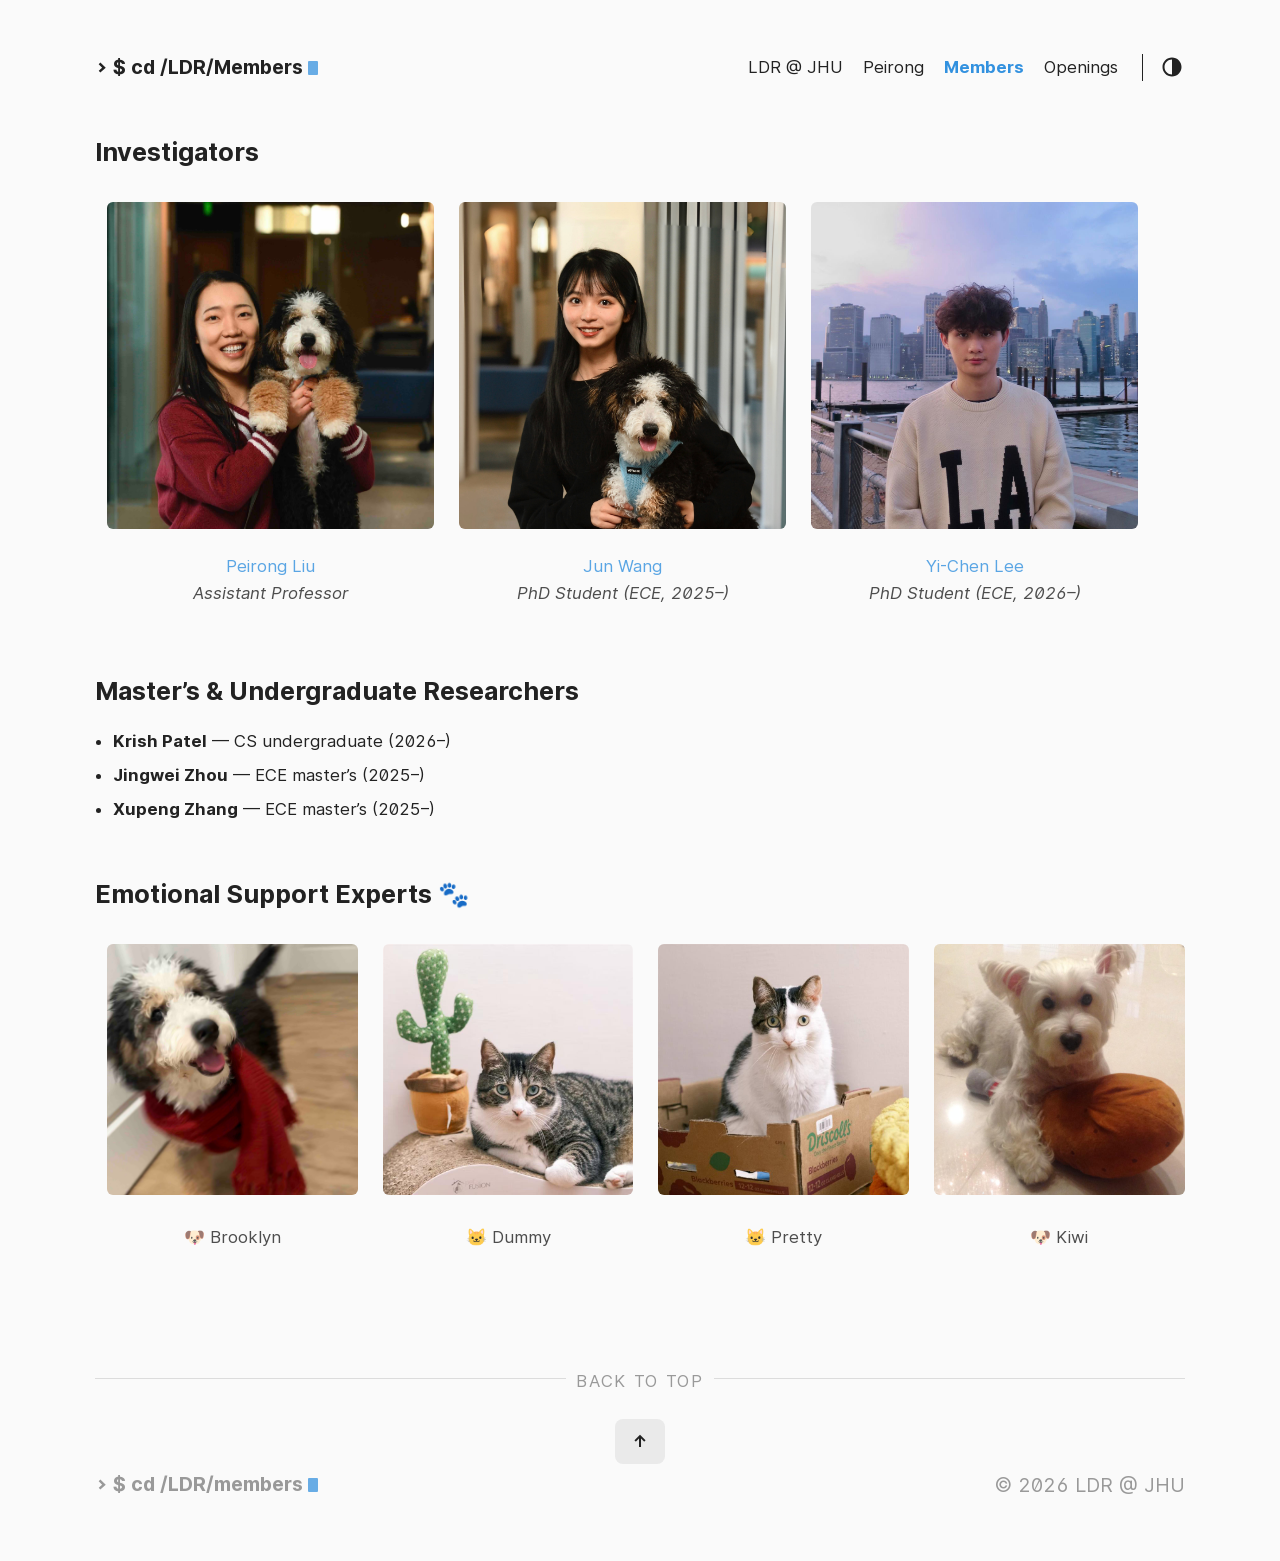
==== commit 800eaca1: "capitalization" ====
--- a/Members/index.html
+++ b/Members/index.html
@@ -39,7 +39,7 @@
             <span class="logo__mark"><svg xmlns="http://www.w3.org/2000/svg" class="greater-icon" viewBox="0 0 44 44">
               <path fill="none" d="M15 8l14.729 14.382L15 35.367" />
             </svg></span>
-            <span class="logo__text">$ cd /LDR/members</span>
+            <span class="logo__text">$ cd /LDR/Members</span>
             <span class="logo__cursor"></span>
           </a>
 
